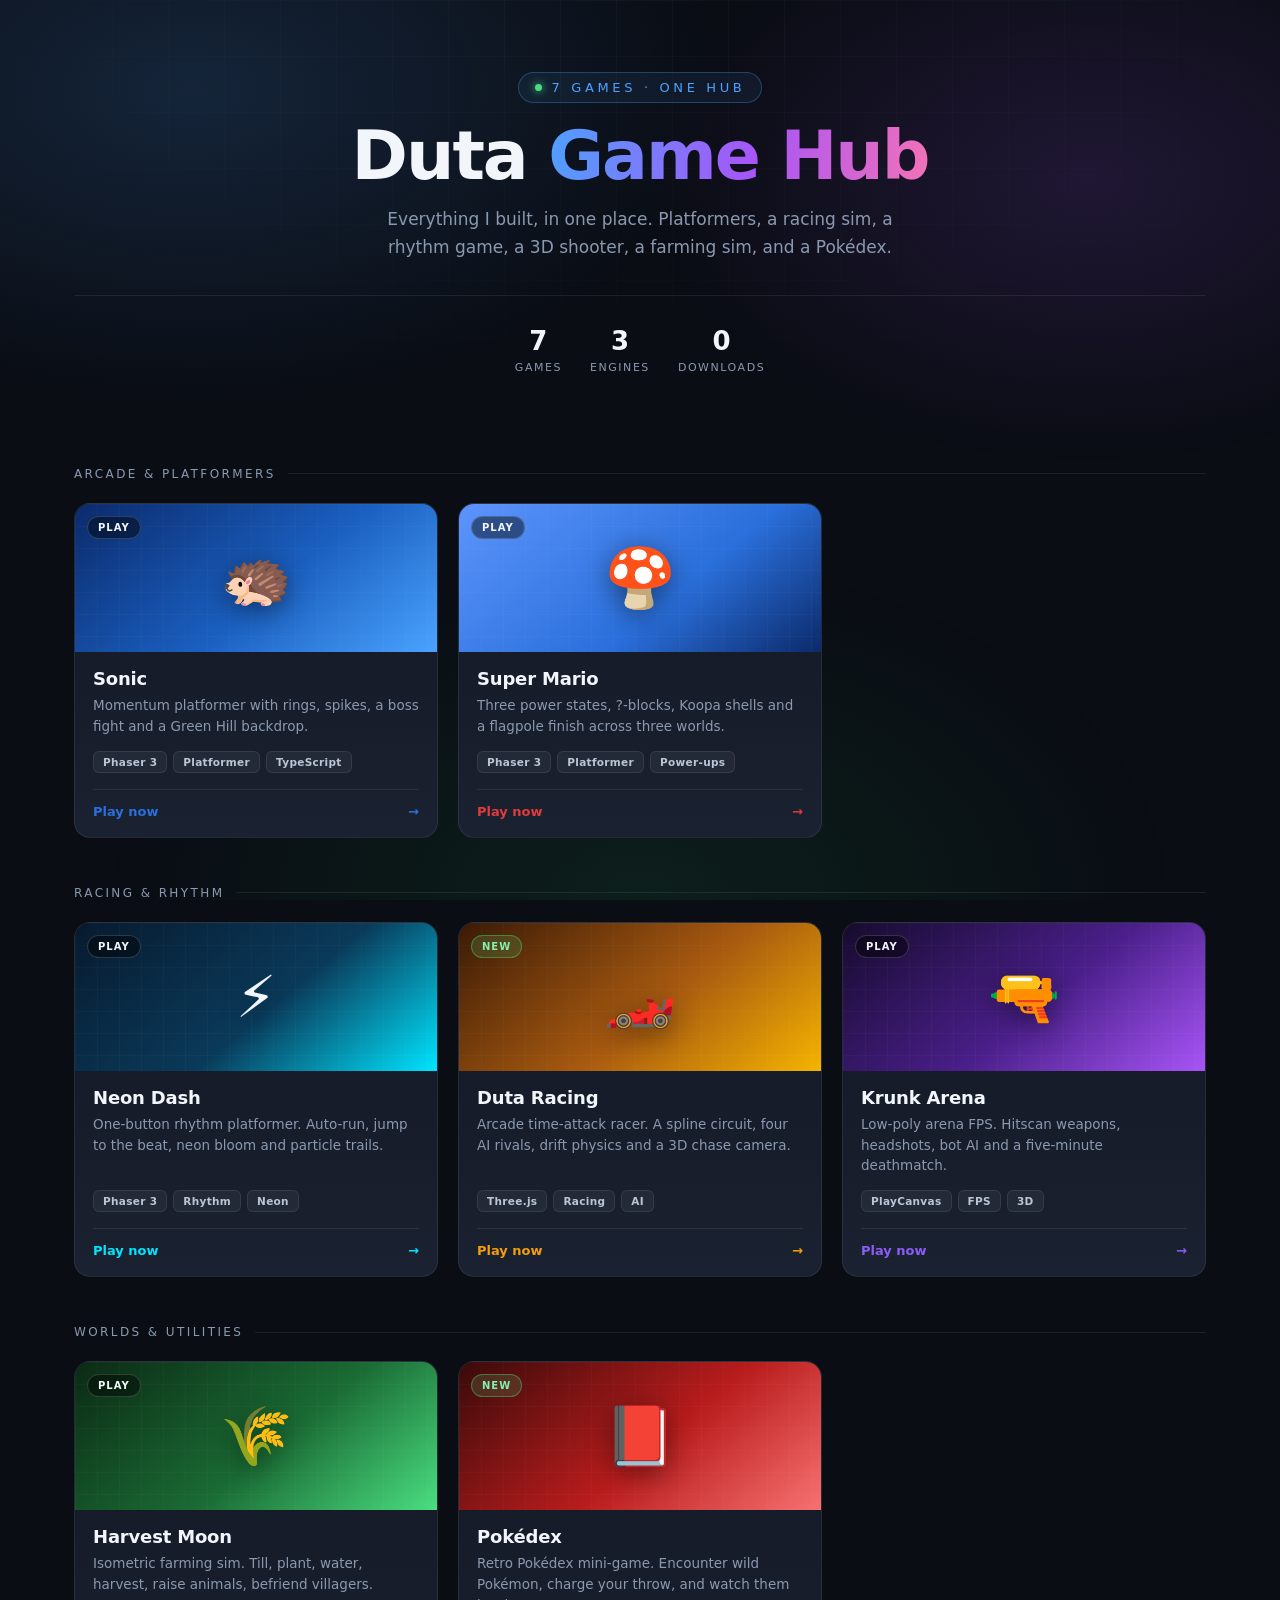
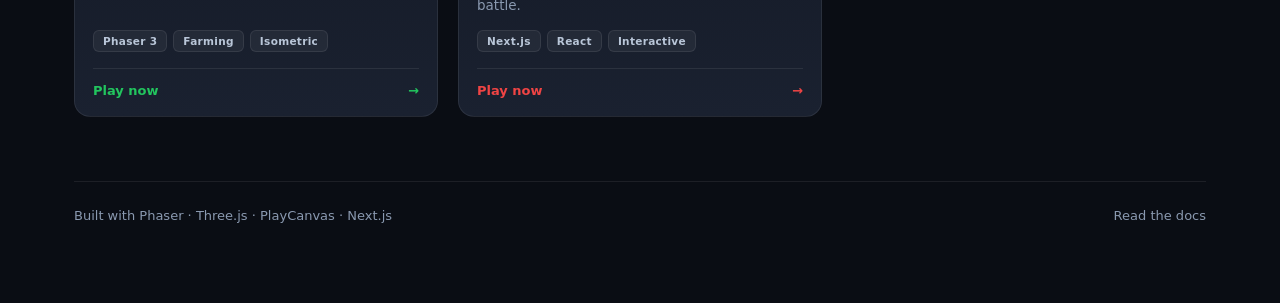
==== index.html @ b0edae34 "Duta Game Hub: 7 games in one static site - Sonic, Super Mario, Geometry Dash, Duta Racing, Krunk Ar" ====
<!DOCTYPE html>
<html lang="en">
  <head>
    <meta charset="UTF-8" />
    <meta name="viewport" content="width=device-width, initial-scale=1.0" />
    <title>Duta Game Hub</title>
    <meta name="description" content="A collection of browser games — platformers, racing, rhythm, FPS, farming and a Pokédex." />
    <style>
      :root {
        color-scheme: dark;
        --bg: #0a0d14;
        --surface: #121722;
        --surface-2: #1a2130;
        --border: rgba(255, 255, 255, 0.08);
        --text: #f2f5fa;
        --muted: #8a99b0;
        --accent: #4ea1ff;
      }
      * { margin: 0; padding: 0; box-sizing: border-box; }
      html { scroll-behavior: smooth; }
      body {
        background: var(--bg);
        color: var(--text);
        font-family: system-ui, -apple-system, "Segoe UI", Roboto, sans-serif;
        min-height: 100vh;
        -webkit-font-smoothing: antialiased;
      }

      /* ---------- animated backdrop ---------- */
      .backdrop {
        position: fixed; inset: 0; z-index: 0; pointer-events: none;
        background:
          radial-gradient(60% 50% at 15% 10%, rgba(78, 161, 255, 0.16), transparent 70%),
          radial-gradient(50% 45% at 85% 20%, rgba(168, 85, 247, 0.14), transparent 70%),
          radial-gradient(60% 55% at 50% 100%, rgba(34, 197, 94, 0.10), transparent 70%);
      }
      .grid {
        position: fixed; inset: 0; z-index: 0; pointer-events: none;
        background-image:
          linear-gradient(to right, rgba(255,255,255,0.028) 1px, transparent 1px),
          linear-gradient(to bottom, rgba(255,255,255,0.028) 1px, transparent 1px);
        background-size: 56px 56px;
        mask-image: radial-gradient(ellipse 90% 70% at 50% 0%, black, transparent 75%);
      }

      .wrap { position: relative; z-index: 1; max-width: 1180px; margin: 0 auto; padding: 0 24px 80px; }

      /* ---------- header ---------- */
      header { padding: 72px 0 44px; text-align: center; }
      .logo {
        display: inline-flex; align-items: center; gap: 10px;
        font-size: 13px; letter-spacing: 0.28em; text-transform: uppercase;
        color: var(--accent); margin-bottom: 18px;
        border: 1px solid rgba(78,161,255,0.3);
        background: rgba(78,161,255,0.08);
        padding: 7px 16px; border-radius: 100px;
      }
      .logo .dot {
        width: 7px; height: 7px; border-radius: 50%; background: #4ade80;
        box-shadow: 0 0 8px #4ade80; animation: pulse 2s infinite;
      }
      @keyframes pulse { 0%,100% { opacity: 1 } 50% { opacity: 0.3 } }

      h1 {
        font-size: clamp(38px, 7vw, 68px);
        font-weight: 800; letter-spacing: -0.03em; line-height: 1.02;
        margin-bottom: 16px;
      }
      h1 span {
        background: linear-gradient(100deg, #4ea1ff, #a855f7 55%, #f472b6);
        -webkit-background-clip: text; background-clip: text; color: transparent;
      }
      header p { color: var(--muted); font-size: 17px; max-width: 560px; margin: 0 auto; line-height: 1.6; }

      .stats {
        display: flex; gap: 28px; justify-content: center; flex-wrap: wrap;
        margin-top: 34px; padding-top: 30px; border-top: 1px solid var(--border);
      }
      .stat { text-align: center; }
      .stat b { display: block; font-size: 26px; font-weight: 800; }
      .stat span { font-size: 11px; text-transform: uppercase; letter-spacing: 0.14em; color: var(--muted); }

      /* ---------- grid ---------- */
      .section-label {
        display: flex; align-items: center; gap: 12px;
        margin: 48px 0 22px; font-size: 12px; letter-spacing: 0.2em;
        text-transform: uppercase; color: var(--muted);
      }
      .section-label::after { content: ''; flex: 1; height: 1px; background: var(--border); }

      .grid-cards {
        display: grid; gap: 20px;
        grid-template-columns: repeat(auto-fill, minmax(300px, 1fr));
      }

      .card {
        position: relative; display: flex; flex-direction: column;
        background: linear-gradient(180deg, var(--surface), var(--surface-2));
        border: 1px solid var(--border); border-radius: 16px;
        overflow: hidden; text-decoration: none; color: inherit;
        transition: transform 0.22s cubic-bezier(.2,.8,.3,1), border-color 0.22s, box-shadow 0.22s;
      }
      .card:hover {
        transform: translateY(-5px);
        border-color: var(--card-accent, var(--accent));
        box-shadow: 0 18px 44px -18px var(--card-accent, var(--accent));
      }
      .card:focus-visible { outline: 2px solid var(--accent); outline-offset: 3px; }

      .thumb {
        position: relative; height: 148px; overflow: hidden;
        display: flex; align-items: center; justify-content: center;
        background: var(--thumb-bg, #101827);
      }
      .thumb::after {
        content: ''; position: absolute; inset: 0;
        background-image:
          linear-gradient(to right, rgba(255,255,255,0.05) 1px, transparent 1px),
          linear-gradient(to bottom, rgba(255,255,255,0.05) 1px, transparent 1px);
        background-size: 22px 22px;
        opacity: 0.5;
      }
      .thumb .emoji {
        position: relative; z-index: 1; font-size: 58px; line-height: 1;
        filter: drop-shadow(0 6px 14px rgba(0,0,0,0.45));
        transition: transform 0.3s cubic-bezier(.2,.8,.3,1);
      }
      .card:hover .thumb .emoji { transform: scale(1.14) rotate(-4deg); }

      .badge {
        position: absolute; top: 12px; left: 12px; z-index: 2;
        font-size: 10px; font-weight: 700; letter-spacing: 0.1em; text-transform: uppercase;
        padding: 5px 10px; border-radius: 100px;
        background: rgba(0,0,0,0.45); border: 1px solid rgba(255,255,255,0.16);
        backdrop-filter: blur(6px);
      }
      .badge.new { background: rgba(74,222,128,0.16); border-color: rgba(74,222,128,0.4); color: #86efac; }

      .card-body { padding: 16px 18px 18px; display: flex; flex-direction: column; flex: 1; }
      .card-title { font-size: 18px; font-weight: 700; margin-bottom: 6px; letter-spacing: -0.01em; }
      .card-desc { font-size: 13.5px; color: var(--muted); line-height: 1.55; flex: 1; }

      .tags { display: flex; flex-wrap: wrap; gap: 6px; margin-top: 14px; }
      .tag {
        font-size: 10.5px; font-weight: 600; letter-spacing: 0.03em;
        padding: 4px 9px; border-radius: 6px;
        background: rgba(255,255,255,0.05); border: 1px solid var(--border); color: #b9c6d8;
      }

      .play {
        display: flex; align-items: center; justify-content: space-between;
        margin-top: 16px; padding-top: 14px; border-top: 1px solid var(--border);
        font-size: 13px; font-weight: 700; color: var(--card-accent, var(--accent));
      }
      .play .arrow { transition: transform 0.22s; }
      .card:hover .play .arrow { transform: translateX(5px); }

      footer {
        margin-top: 64px; padding-top: 26px; border-top: 1px solid var(--border);
        display: flex; justify-content: space-between; gap: 16px; flex-wrap: wrap;
        font-size: 13px; color: var(--muted);
      }
      footer a { color: var(--muted); text-decoration: none; }
      footer a:hover { color: var(--text); }
    </style>
  </head>
  <body>
    <div class="backdrop"></div>
    <div class="grid"></div>

    <div class="wrap">
      <header>
        <div class="logo"><span class="dot"></span> 7 games · one hub</div>
        <h1>Duta <span>Game Hub</span></h1>
        <p>
          Everything I built, in one place. Platformers, a racing sim, a rhythm
          game, a 3D shooter, a farming sim, and a Pokédex.
        </p>
        <div class="stats">
          <div class="stat"><b>7</b><span>Games</span></div>
          <div class="stat"><b>3</b><span>Engines</span></div>
          <div class="stat"><b>0</b><span>Downloads</span></div>
        </div>
      </header>

      <div class="section-label">Arcade &amp; Platformers</div>
      <div class="grid-cards" id="grid-arcade"></div>

      <div class="section-label">Racing &amp; Rhythm</div>
      <div class="grid-cards" id="grid-action"></div>

      <div class="section-label">Worlds &amp; Utilities</div>
      <div class="grid-cards" id="grid-worlds"></div>

      <footer>
        <span>Built with Phaser · Three.js · PlayCanvas · Next.js</span>
        <span><a href="README.md">Read the docs</a></span>
      </footer>
    </div>

    <script>
      const GAMES = [
        {
          id: 'sonic',
          title: 'Sonic',
          emoji: '🦔',
          group: 'arcade',
          desc: 'Momentum platformer with rings, spikes, a boss fight and a Green Hill backdrop.',
          tags: ['Phaser 3', 'Platformer', 'TypeScript'],
          accent: '#2a6fdb',
          thumb: 'linear-gradient(140deg,#0b2a6b,#1a5fc0 55%,#4aa3ff)',
          badge: null,
        },
        {
          id: 'mario',
          title: 'Super Mario',
          emoji: '🍄',
          group: 'arcade',
          desc: 'Three power states, ?-blocks, Koopa shells and a flagpole finish across three worlds.',
          tags: ['Phaser 3', 'Platformer', 'Power-ups'],
          accent: '#e23b3b',
          thumb: 'linear-gradient(140deg,#5c94fc,#2a6fdb 60%,#0b2a6b)',
          badge: null,
        },
        {
          id: 'geometrydash',
          title: 'Neon Dash',
          emoji: '⚡',
          group: 'action',
          desc: 'One-button rhythm platformer. Auto-run, jump to the beat, neon bloom and particle trails.',
          tags: ['Phaser 3', 'Rhythm', 'Neon'],
          accent: '#00e5ff',
          thumb: 'linear-gradient(140deg,#071a2e,#0a3a5a 55%,#00e5ff)',
          badge: null,
        },
        {
          id: 'duta-racing',
          title: 'Duta Racing',
          emoji: '🏎️',
          group: 'action',
          desc: 'Arcade time-attack racer. A spline circuit, four AI rivals, drift physics and a 3D chase camera.',
          tags: ['Three.js', 'Racing', 'AI'],
          accent: '#f59e0b',
          thumb: 'linear-gradient(140deg,#3a1a06,#a85a10 55%,#f5b400)',
          badge: 'NEW',
        },
        {
          id: 'krunker',
          title: 'Krunk Arena',
          emoji: '🔫',
          group: 'action',
          desc: 'Low-poly arena FPS. Hitscan weapons, headshots, bot AI and a five-minute deathmatch.',
          tags: ['PlayCanvas', 'FPS', '3D'],
          accent: '#8b5cf6',
          thumb: 'linear-gradient(140deg,#160b2e,#4a1f8a 55%,#a855f7)',
          badge: null,
        },
        {
          id: 'harvestmoon',
          title: 'Harvest Moon',
          emoji: '🌾',
          group: 'worlds',
          desc: 'Isometric farming sim. Till, plant, water, harvest, raise animals, befriend villagers.',
          tags: ['Phaser 3', 'Farming', 'Isometric'],
          accent: '#22c55e',
          thumb: 'linear-gradient(140deg,#0b2a14,#1a6b34 55%,#4ade80)',
          badge: null,
        },
        {
          id: 'pokedex',
          title: 'Pokédex',
          emoji: '📕',
          group: 'worlds',
          desc: 'Retro Pokédex mini-game. Encounter wild Pokémon, charge your throw, and watch them battle.',
          tags: ['Next.js', 'React', 'Interactive'],
          accent: '#ef4444',
          thumb: 'linear-gradient(140deg,#3a0a0a,#b91c1c 55%,#f87171)',
          badge: 'NEW',
        },
      ];

      function card(g) {
        const badge = g.badge ? `<span class="badge new">${g.badge}</span>` : `<span class="badge">Play</span>`;
        return `
          <a class="card" href="games/${g.id}/" style="--card-accent:${g.accent}">
            <div class="thumb" style="--thumb-bg:${g.thumb}">
              ${badge}
              <span class="emoji">${g.emoji}</span>
            </div>
            <div class="card-body">
              <div class="card-title">${g.title}</div>
              <p class="card-desc">${g.desc}</p>
              <div class="tags">${g.tags.map((t) => `<span class="tag">${t}</span>`).join('')}</div>
              <div class="play"><span>Play now</span><span class="arrow">→</span></div>
            </div>
          </a>`;
      }

      for (const group of ['arcade', 'action', 'worlds']) {
        document.getElementById('grid-' + group).innerHTML =
          GAMES.filter((g) => g.group === group).map(card).join('');
      }
    </script>
  </body>
</html>
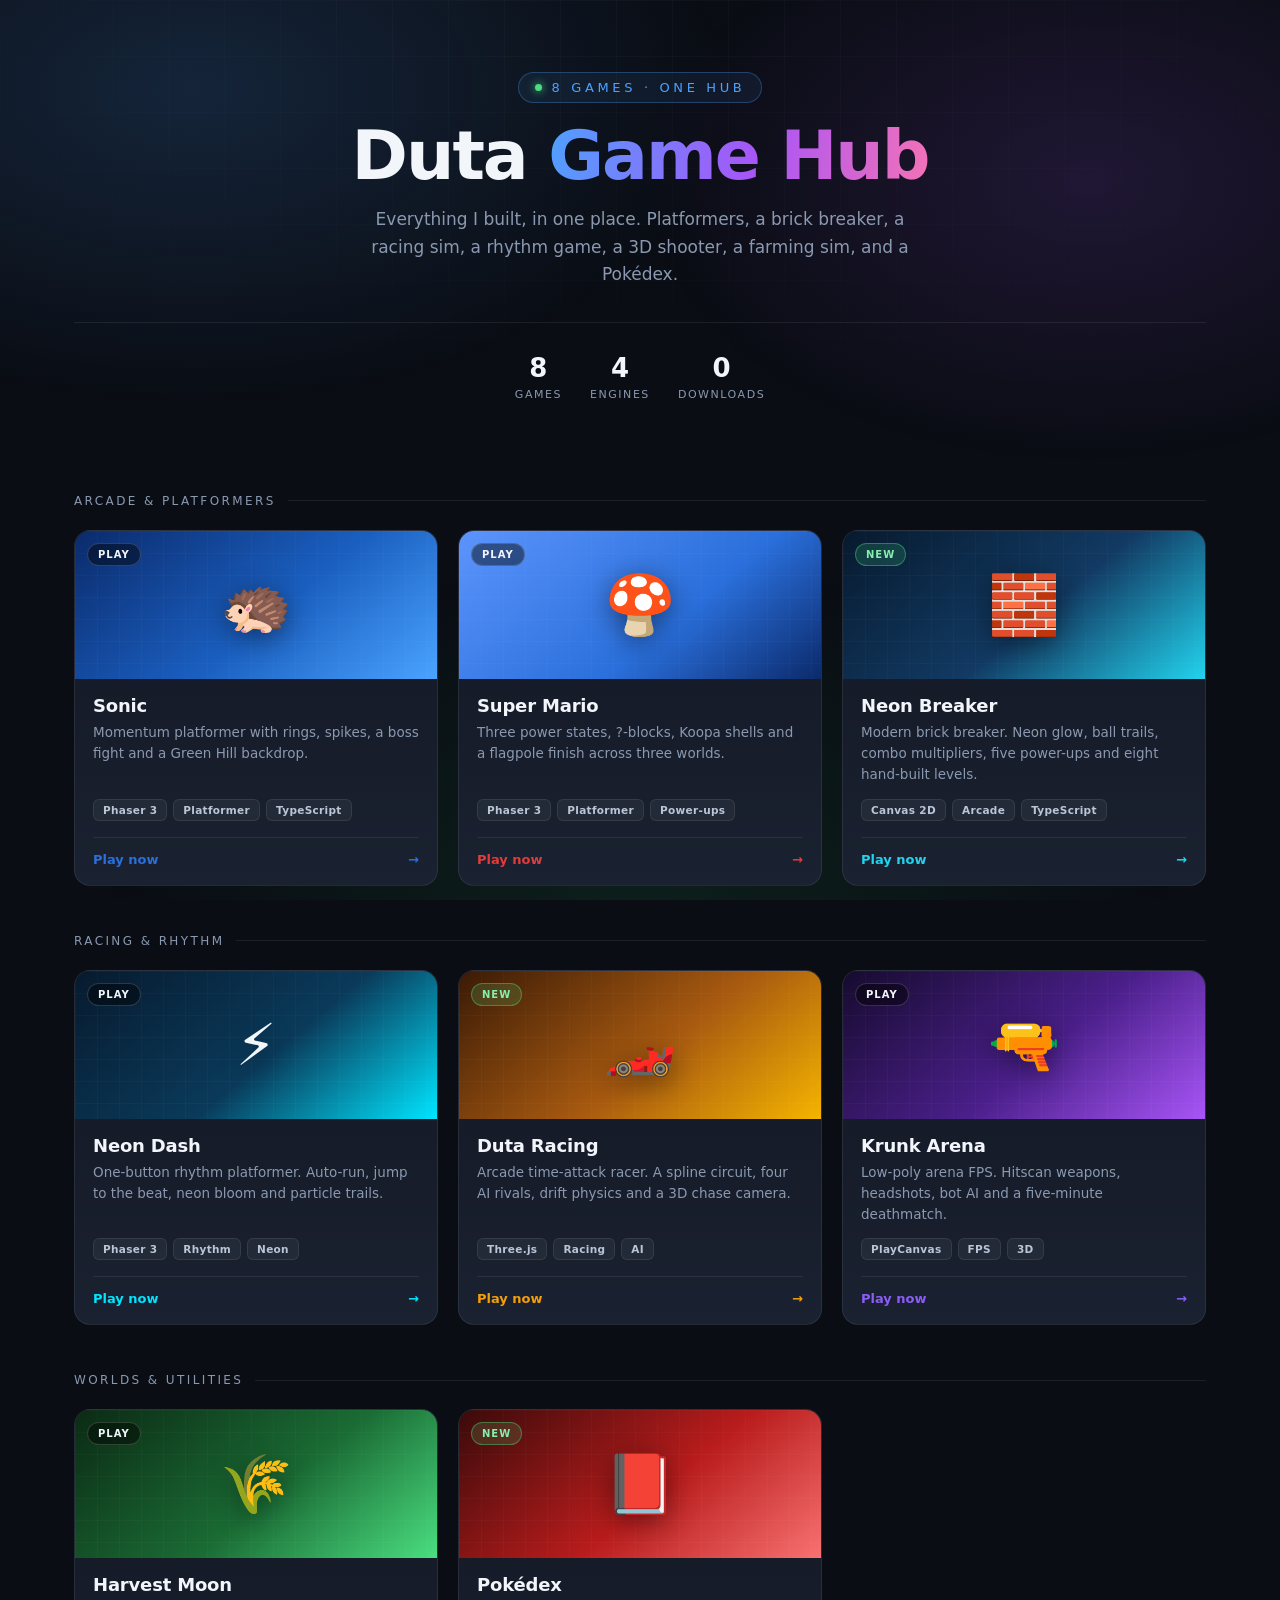
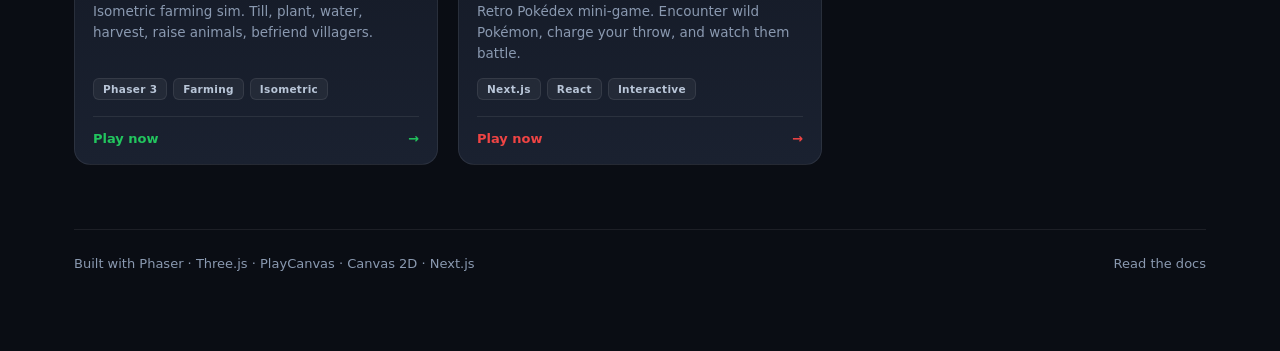
==== commit 78e17a60: "chore: backup working changes before cleanup" ====
--- a/index.html
+++ b/index.html
@@ -170,15 +170,15 @@
 
     <div class="wrap">
       <header>
-        <div class="logo"><span class="dot"></span> 7 games · one hub</div>
+        <div class="logo"><span class="dot"></span> 8 games · one hub</div>
         <h1>Duta <span>Game Hub</span></h1>
         <p>
-          Everything I built, in one place. Platformers, a racing sim, a rhythm
-          game, a 3D shooter, a farming sim, and a Pokédex.
+          Everything I built, in one place. Platformers, a brick breaker, a racing
+          sim, a rhythm game, a 3D shooter, a farming sim, and a Pokédex.
         </p>
         <div class="stats">
-          <div class="stat"><b>7</b><span>Games</span></div>
-          <div class="stat"><b>3</b><span>Engines</span></div>
+          <div class="stat"><b>8</b><span>Games</span></div>
+          <div class="stat"><b>4</b><span>Engines</span></div>
           <div class="stat"><b>0</b><span>Downloads</span></div>
         </div>
       </header>
@@ -193,7 +193,7 @@
       <div class="grid-cards" id="grid-worlds"></div>
 
       <footer>
-        <span>Built with Phaser · Three.js · PlayCanvas · Next.js</span>
+        <span>Built with Phaser · Three.js · PlayCanvas · Canvas 2D · Next.js</span>
         <span><a href="README.md">Read the docs</a></span>
       </footer>
     </div>
@@ -232,6 +232,17 @@
           accent: '#00e5ff',
           thumb: 'linear-gradient(140deg,#071a2e,#0a3a5a 55%,#00e5ff)',
           badge: null,
+        },
+        {
+          id: 'breaker',
+          title: 'Neon Breaker',
+          emoji: '🧱',
+          group: 'arcade',
+          desc: 'Modern brick breaker. Neon glow, ball trails, combo multipliers, five power-ups and eight hand-built levels.',
+          tags: ['Canvas 2D', 'Arcade', 'TypeScript'],
+          accent: '#22d3ee',
+          thumb: 'linear-gradient(140deg,#071a2e,#123a63 55%,#22d3ee)',
+          badge: 'NEW',
         },
         {
           id: 'duta-racing',
